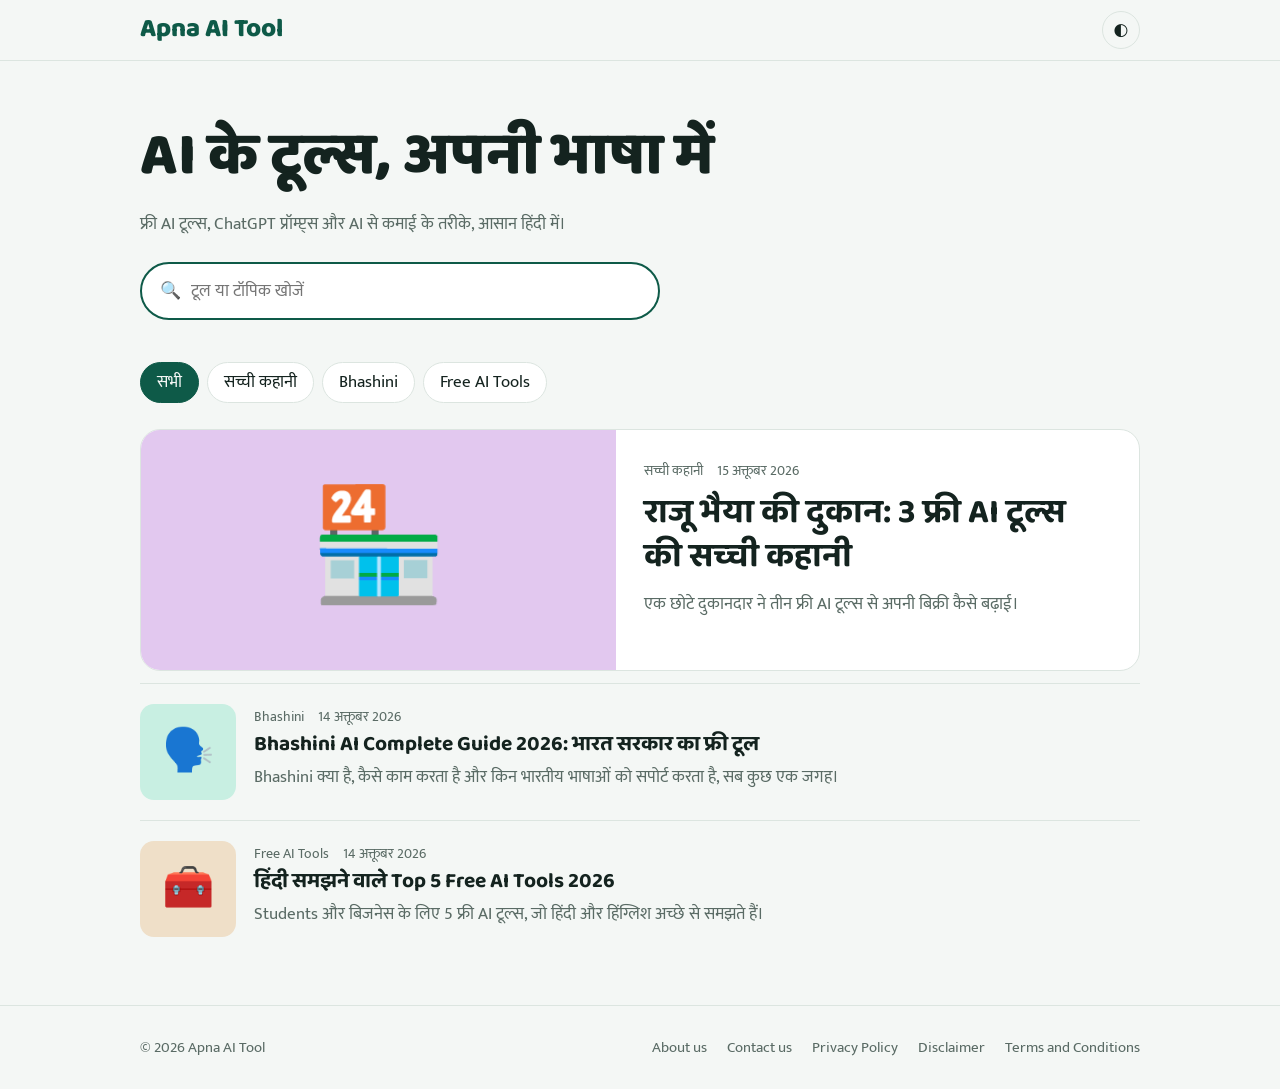
==== index.html @ 58f3ecd1 "Add files via upload" ====
<!doctype html>
<html lang="hi">
<head>
<meta charset="utf-8">
<meta name="viewport" content="width=device-width,initial-scale=1">
<title>Apna AI Tool | AI के टूल्स, अपनी भाषा में</title>
<meta name="description" content="फ्री AI टूल्स, ChatGPT प्रॉम्प्ट्स और AI से कमाई के तरीके, आसान हिंदी में।">
<link rel="preconnect" href="https://fonts.googleapis.com"><link rel="preconnect" href="https://fonts.gstatic.com" crossorigin>
<link href="https://fonts.googleapis.com/css2?family=Baloo+2:wght@700;800&family=Mukta:wght@400;600;700&display=swap" rel="stylesheet">
<link rel="stylesheet" href="style.css">
<script>try{document.documentElement.dataset.theme=localStorage.getItem("theme")||(matchMedia("(prefers-color-scheme:dark)").matches?"dark":"light")}catch(e){}</script>
</head>
<body data-page="home">
<main class="wrap">
<section class="hero">
<h1>AI के टूल्स, अपनी भाषा में</h1>
<p>फ्री AI टूल्स, ChatGPT प्रॉम्प्ट्स और AI से कमाई के तरीके, आसान हिंदी में।</p>
<label class="search"><span aria-hidden="true">🔍</span><input id="q" type="search" placeholder="टूल या टॉपिक खोजें" aria-label="खोजें"></label>
</section>
<div id="chips" class="chips"></div>
<div id="list"></div>
</main>
<script src="posts.js"></script><script src="app.js"></script>
</body>
</html>
---- style.css ----
:root{--bg:#F4F7F5;--ink:#14231F;--mute:#5A6B65;--pri:#0E5A48;--acc:#F2A900;--card:#fff;--line:#DCE5E0;--r:14px}
[data-theme=dark]{--bg:#101A17;--ink:#E8F0EC;--mute:#9DB0A8;--pri:#5FD3AE;--acc:#F2B83A;--card:#18251F;--line:#27382F}
*{box-sizing:border-box}
body{margin:0;background:var(--bg);color:var(--ink);font:17px/1.8 Mukta,"Noto Sans Devanagari",system-ui,sans-serif}
h1,h2,h3,.logo{font-family:"Baloo 2",Mukta,sans-serif;line-height:1.3;margin:0}
a{color:inherit;text-decoration:none}
:focus-visible{outline:3px solid var(--acc);outline-offset:2px}
button{font:inherit;cursor:pointer}
.wrap{max-width:1040px;margin:0 auto;padding:0 20px}
.top{position:sticky;top:0;z-index:5;background:var(--bg);border-bottom:1px solid var(--line)}
.top .wrap{display:flex;align-items:center;justify-content:space-between;height:60px}
.logo{font-size:26px;font-weight:800;color:var(--pri)}
#mode{background:none;border:1px solid var(--line);color:var(--ink);border-radius:50%;width:38px;height:38px}
.hero{padding:56px 0 24px}
.hero h1{font-size:clamp(34px,6vw,60px);font-weight:800;max-width:12em}
.hero p{color:var(--mute);max-width:34em;margin:14px 0 22px}
.search{display:flex;align-items:center;gap:10px;max-width:520px;padding-left:18px;border:2px solid var(--pri);border-radius:999px;background:var(--card)}
.search input{flex:1;min-width:0;border:0;background:none;color:var(--ink);font:inherit;padding:12px 18px 12px 0}
.search input:focus{outline:none}
.search:focus-within{box-shadow:0 0 0 4px color-mix(in srgb,var(--acc) 45%,transparent)}
.chips{display:flex;flex-wrap:wrap;gap:8px;margin:18px 0 26px}
.chip{border:1px solid var(--line);background:var(--card);color:var(--ink);padding:4px 16px;border-radius:999px}
.chip[aria-pressed=true]{background:var(--pri);border-color:var(--pri);color:var(--bg)}
.tile{display:grid;place-items:center;font-size:42px;background:hsl(var(--h) 55% 86%)}
[data-theme=dark] .tile{background:hsl(var(--h) 30% 24%)}
.meta{display:flex;gap:14px;font-size:14px;color:var(--mute)}
.feat{display:grid;grid-template-columns:1fr 1.1fr;border:1px solid var(--line);border-radius:20px;overflow:hidden;background:var(--card);margin-bottom:12px}
.feat .tile{font-size:110px;min-height:240px}
.feat .txt{padding:28px}
.feat h2{font-size:clamp(24px,3.4vw,34px);margin:8px 0 10px}
.row{display:grid;grid-template-columns:96px 1fr;gap:18px;padding:20px 0;border-top:1px solid var(--line)}
.row .tile{height:96px;border-radius:var(--r)}
.row h3{font-size:21px;margin:2px 0 4px}
.row p,.feat p{margin:0;color:var(--mute)}
.row:hover h3,.feat:hover h2{color:var(--pri)}
.empty{color:var(--mute);padding:30px 0}
.art{max-width:700px;margin:0 auto;padding:40px 0}
.art h1{font-size:clamp(28px,5vw,42px);font-weight:800;margin:10px 0}
.body{font-size:19px;line-height:1.95;margin-top:24px}
.body h2{font-size:28px;margin:1.6em 0 .4em;color:var(--pri)}
.body img{max-width:100%;height:auto;border-radius:var(--r)}
.body table{display:block;overflow-x:auto;border-collapse:collapse}
.body td,.body th{border:1px solid var(--line);padding:8px 12px}
.body th{background:var(--pri);color:var(--bg)}
.share{display:inline-block;background:#25D366;color:#06361A;font-weight:700;padding:8px 20px;border-radius:999px;margin-top:24px}
.more{margin-top:44px}
.more h2{font-size:24px;margin-bottom:8px}
footer{border-top:1px solid var(--line);margin-top:48px;padding:28px 0;color:var(--mute);font-size:15px}
footer .wrap,footer nav{display:flex;flex-wrap:wrap;gap:8px 20px}
footer .wrap{justify-content:space-between}
@media(max-width:700px){.feat{grid-template-columns:1fr}.feat .tile{min-height:150px;font-size:72px}.row{grid-template-columns:72px 1fr}.row .tile{height:72px;font-size:32px}}
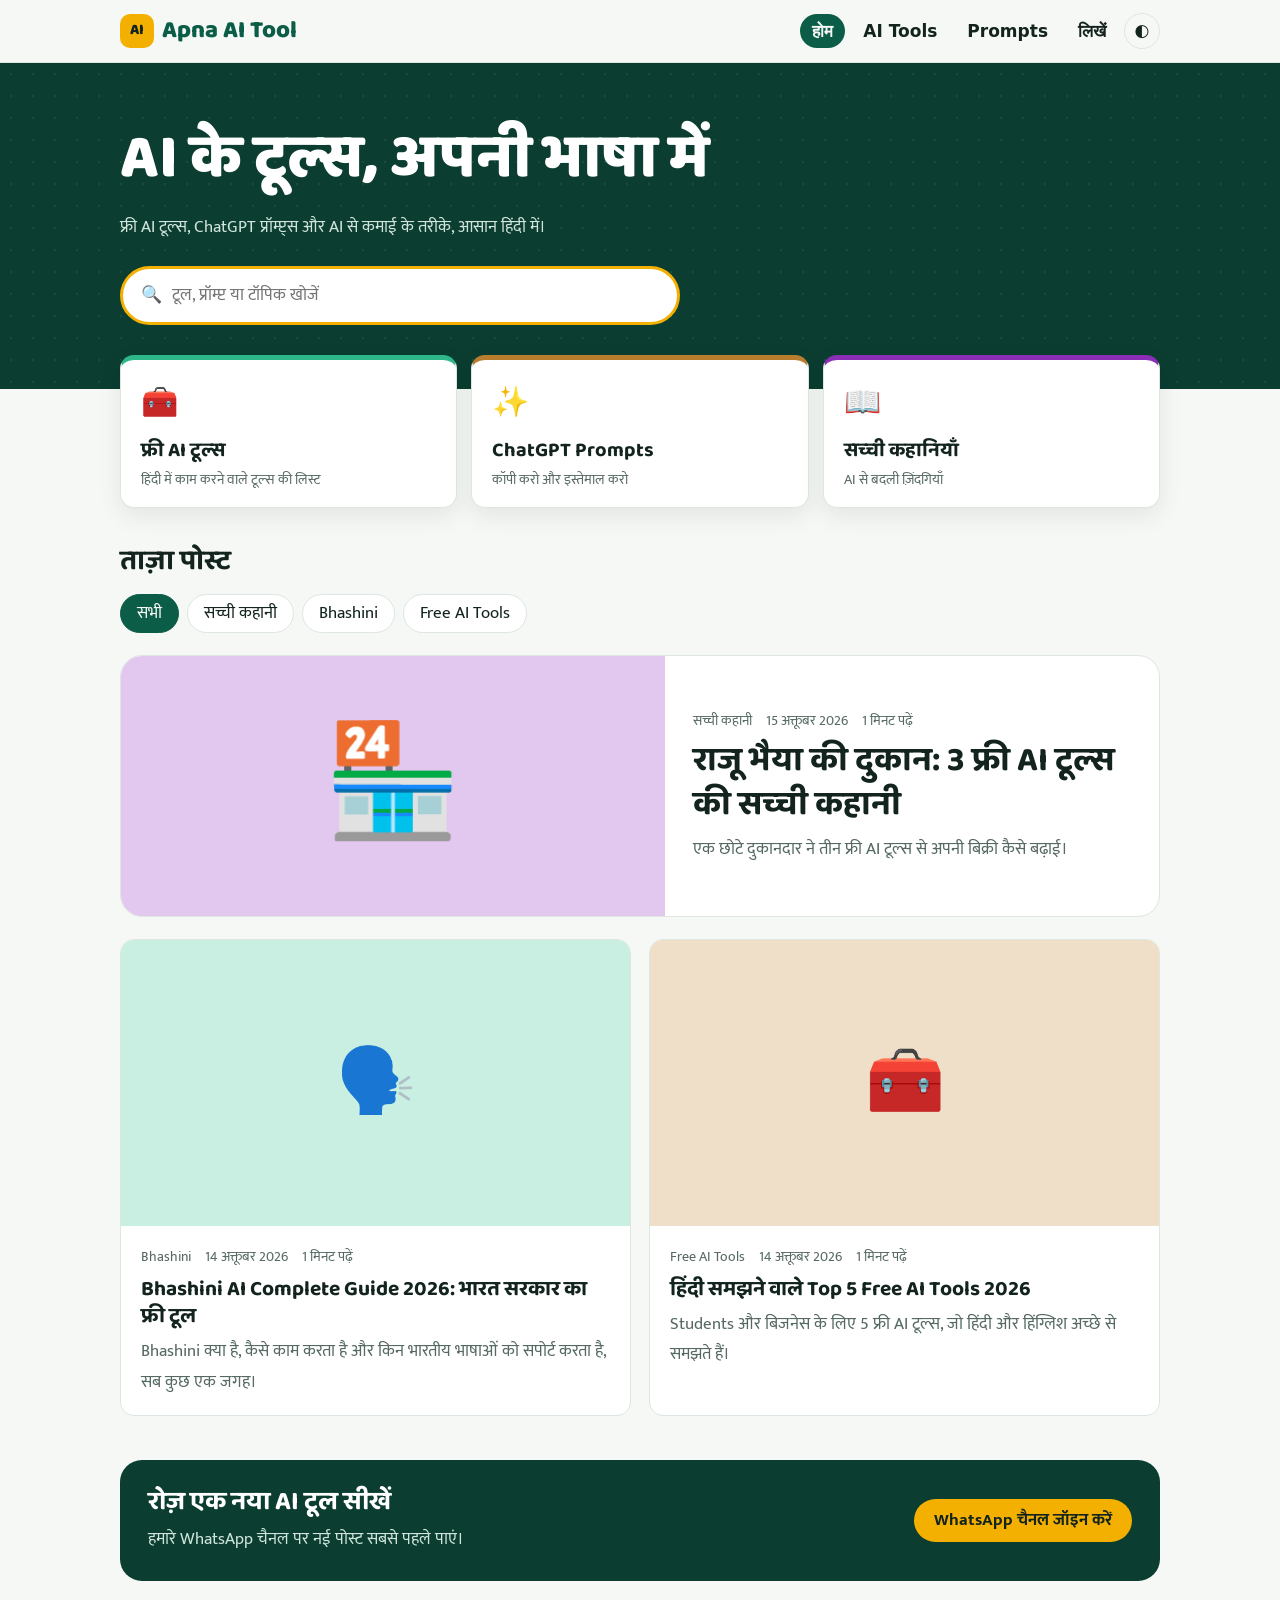
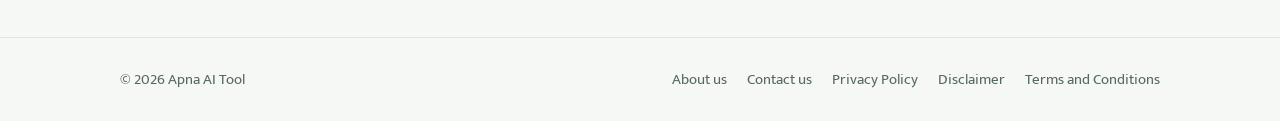
==== commit 6487e273: "Add files via upload" ====
--- a/index.html
+++ b/index.html
@@ -5,20 +5,26 @@
 <meta name="viewport" content="width=device-width,initial-scale=1">
 <title>Apna AI Tool | AI के टूल्स, अपनी भाषा में</title>
 <meta name="description" content="फ्री AI टूल्स, ChatGPT प्रॉम्प्ट्स और AI से कमाई के तरीके, आसान हिंदी में।">
+
 <link rel="preconnect" href="https://fonts.googleapis.com"><link rel="preconnect" href="https://fonts.gstatic.com" crossorigin>
 <link href="https://fonts.googleapis.com/css2?family=Baloo+2:wght@700;800&family=Mukta:wght@400;600;700&display=swap" rel="stylesheet">
 <link rel="stylesheet" href="style.css">
 <script>try{document.documentElement.dataset.theme=localStorage.getItem("theme")||(matchMedia("(prefers-color-scheme:dark)").matches?"dark":"light")}catch(e){}</script>
 </head>
 <body data-page="home">
-<main class="wrap">
-<section class="hero">
+<section class="hero"><div class="wrap">
 <h1>AI के टूल्स, अपनी भाषा में</h1>
 <p>फ्री AI टूल्स, ChatGPT प्रॉम्प्ट्स और AI से कमाई के तरीके, आसान हिंदी में।</p>
-<label class="search"><span aria-hidden="true">🔍</span><input id="q" type="search" placeholder="टूल या टॉपिक खोजें" aria-label="खोजें"></label>
-</section>
-<div id="chips" class="chips"></div>
-<div id="list"></div>
+<label class="search"><span aria-hidden="true">🔍</span><input id="q" type="search" placeholder="टूल, प्रॉम्प्ट या टॉपिक खोजें" aria-label="खोजें"></label>
+</div></section>
+<main class="wrap">
+<div class="doors">
+<a href="tools.html" style="--h:160"><span>🧰</span><b>फ्री AI टूल्स</b><small>हिंदी में काम करने वाले टूल्स की लिस्ट</small></a>
+<a href="prompts.html" style="--h:35"><span>✨</span><b>ChatGPT Prompts</b><small>कॉपी करो और इस्तेमाल करो</small></a>
+<a href="index.html#posts" style="--h:280"><span>📖</span><b>सच्ची कहानियाँ</b><small>AI से बदली ज़िंदगियाँ</small></a>
+</div>
+<h2 id="posts" class="sec">ताज़ा पोस्ट</h2>
+<div id="chips" class="chips"></div><div id="list"></div>
 </main>
 <script src="posts.js"></script><script src="app.js"></script>
 </body>
--- a/style.css
+++ b/style.css
@@ -1,51 +1,99 @@
-:root{--bg:#F4F7F5;--ink:#14231F;--mute:#5A6B65;--pri:#0E5A48;--acc:#F2A900;--card:#fff;--line:#DCE5E0;--r:14px}
-[data-theme=dark]{--bg:#101A17;--ink:#E8F0EC;--mute:#9DB0A8;--pri:#5FD3AE;--acc:#F2B83A;--card:#18251F;--line:#27382F}
+:root{--bg:#F6F8F5;--card:#fff;--ink:#13241E;--mute:#566A62;--pri:#0B5D47;--hero:#0B3D31;--acc:#F4B000;--line:#DDE6E0;--r:14px}
+[data-theme=dark]{--bg:#0E1713;--card:#16231D;--ink:#E9F1ED;--mute:#9AAEA5;--pri:#66D9B3;--hero:#0A2A22;--line:#25372E}
 *{box-sizing:border-box}
+html{scroll-behavior:smooth}
 body{margin:0;background:var(--bg);color:var(--ink);font:17px/1.8 Mukta,"Noto Sans Devanagari",system-ui,sans-serif}
 h1,h2,h3,.logo{font-family:"Baloo 2",Mukta,sans-serif;line-height:1.3;margin:0}
 a{color:inherit;text-decoration:none}
 :focus-visible{outline:3px solid var(--acc);outline-offset:2px}
-button{font:inherit;cursor:pointer}
-.wrap{max-width:1040px;margin:0 auto;padding:0 20px}
-.top{position:sticky;top:0;z-index:5;background:var(--bg);border-bottom:1px solid var(--line)}
-.top .wrap{display:flex;align-items:center;justify-content:space-between;height:60px}
-.logo{font-size:26px;font-weight:800;color:var(--pri)}
-#mode{background:none;border:1px solid var(--line);color:var(--ink);border-radius:50%;width:38px;height:38px}
-.hero{padding:56px 0 24px}
-.hero h1{font-size:clamp(34px,6vw,60px);font-weight:800;max-width:12em}
-.hero p{color:var(--mute);max-width:34em;margin:14px 0 22px}
-.search{display:flex;align-items:center;gap:10px;max-width:520px;padding-left:18px;border:2px solid var(--pri);border-radius:999px;background:var(--card)}
-.search input{flex:1;min-width:0;border:0;background:none;color:var(--ink);font:inherit;padding:12px 18px 12px 0}
+button,input,textarea{font:inherit}
+button{cursor:pointer}
+.wrap{max-width:1080px;margin:0 auto;padding:0 20px}
+#bar{position:fixed;top:0;left:0;height:4px;width:0;background:var(--acc);z-index:20}
+.top{position:sticky;top:0;z-index:10;background:var(--bg);border-bottom:1px solid var(--line)}
+.top .wrap{display:flex;align-items:center;justify-content:space-between;gap:12px;height:62px}
+.logo{display:flex;align-items:center;gap:8px;font-size:24px;font-weight:800;color:var(--pri);white-space:nowrap}
+.mark{display:grid;place-items:center;width:34px;height:34px;border-radius:10px;background:var(--acc);color:#13241E;font-size:15px}
+.top nav{display:flex;align-items:center;gap:6px;overflow-x:auto}
+.top nav a{padding:2px 12px;border-radius:999px;font-weight:600;white-space:nowrap}
+.top nav a:hover,.top nav a[aria-current]{background:var(--pri);color:var(--bg)}
+#mode{flex:none;background:none;border:1px solid var(--line);color:var(--ink);border-radius:50%;width:36px;height:36px}
+.hero{background:var(--hero) radial-gradient(rgba(255,255,255,.07) 1.5px,transparent 1.5px) 0 0/22px 22px;color:#fff;padding:56px 0 64px}
+.hero.small{padding:36px 0 40px}
+.hero h1{font-size:clamp(34px,6vw,62px);font-weight:800;max-width:12em}
+.hero.small h1{font-size:clamp(30px,5vw,44px)}
+.hero p{color:#CFE4DA;max-width:34em;margin:12px 0 24px}
+.search{display:flex;align-items:center;gap:10px;max-width:560px;padding-left:18px;border:3px solid var(--acc);border-radius:999px;background:#fff;color:#13241E}
+.search input{flex:1;min-width:0;border:0;background:none;color:inherit;padding:11px 18px 11px 0}
 .search input:focus{outline:none}
-.search:focus-within{box-shadow:0 0 0 4px color-mix(in srgb,var(--acc) 45%,transparent)}
-.chips{display:flex;flex-wrap:wrap;gap:8px;margin:18px 0 26px}
-.chip{border:1px solid var(--line);background:var(--card);color:var(--ink);padding:4px 16px;border-radius:999px}
+.doors{display:grid;grid-template-columns:repeat(3,1fr);gap:14px;margin:-34px 0 36px;position:relative}
+.doors a{display:grid;gap:2px;padding:16px 20px;background:var(--card);border:1px solid var(--line);border-top:5px solid hsl(var(--h) 60% 45%);border-radius:var(--r);box-shadow:0 8px 24px rgba(0,0,0,.08)}
+.doors span{font-size:30px}
+.doors b{font-family:"Baloo 2",sans-serif;font-size:20px}
+.doors small{color:var(--mute);line-height:1.5}
+.sec{font-size:28px;margin:8px 0 6px}
+.chips{display:flex;flex-wrap:wrap;gap:8px;margin:14px 0 22px}
+.chip{border:1px solid var(--line);background:var(--card);color:var(--ink);padding:3px 16px;border-radius:999px}
 .chip[aria-pressed=true]{background:var(--pri);border-color:var(--pri);color:var(--bg)}
-.tile{display:grid;place-items:center;font-size:42px;background:hsl(var(--h) 55% 86%)}
+.cover{aspect-ratio:16/9;overflow:hidden}
+.cover img{width:100%;height:100%;object-fit:cover;display:block}
+.tile{display:grid;place-items:center;font-size:64px;background:hsl(var(--h) 55% 86%)}
 [data-theme=dark] .tile{background:hsl(var(--h) 30% 24%)}
-.meta{display:flex;gap:14px;font-size:14px;color:var(--mute)}
-.feat{display:grid;grid-template-columns:1fr 1.1fr;border:1px solid var(--line);border-radius:20px;overflow:hidden;background:var(--card);margin-bottom:12px}
-.feat .tile{font-size:110px;min-height:240px}
-.feat .txt{padding:28px}
-.feat h2{font-size:clamp(24px,3.4vw,34px);margin:8px 0 10px}
-.row{display:grid;grid-template-columns:96px 1fr;gap:18px;padding:20px 0;border-top:1px solid var(--line)}
-.row .tile{height:96px;border-radius:var(--r)}
-.row h3{font-size:21px;margin:2px 0 4px}
-.row p,.feat p{margin:0;color:var(--mute)}
-.row:hover h3,.feat:hover h2{color:var(--pri)}
-.empty{color:var(--mute);padding:30px 0}
+.meta{display:flex;flex-wrap:wrap;gap:2px 14px;font-size:14px;color:var(--mute)}
+.card,.feat{display:block;background:var(--card);border:1px solid var(--line);overflow:hidden}
+.card{border-radius:var(--r)}
+.feat{display:grid;grid-template-columns:1.1fr 1fr;border-radius:22px;margin-bottom:22px}
+.feat .cover{aspect-ratio:auto;min-height:260px}
+.feat .tile{font-size:110px}
+.ct{padding:18px 20px}
+.feat .ct{padding:28px;align-self:center}
+.ct h3{margin:6px 0;font-size:21px}
+.feat .ct h3{font-size:clamp(24px,3.4vw,34px)}
+.ct p{margin:0;color:var(--mute)}
+.grid,.tgrid,.pgrid{display:grid;grid-template-columns:repeat(2,1fr);gap:18px}
+.card:hover h3,.feat:hover h3{color:var(--pri)}
+.tool,.pr{display:block;background:var(--card);border:1px solid var(--line);border-radius:var(--r);padding:18px 20px}
+.tool:hover{border-color:var(--pri)}
+.th{display:flex;justify-content:space-between;align-items:center;gap:8px}
+.th b{font-family:"Baloo 2",sans-serif;font-size:21px}
+.badge{font-size:13px;background:var(--acc);color:#13241E;border-radius:999px;padding:0 10px;font-weight:700}
+.tool p{margin:4px 0 8px;color:var(--mute)}
+.pr h3{font-size:20px;margin:2px 0 8px}
+.pr pre{white-space:pre-wrap;font:inherit;font-size:16px;background:var(--bg);border:1px solid var(--line);border-radius:10px;padding:12px 14px;margin:0 0 12px}
+.btn,.copy,.share{display:inline-block;background:var(--pri);color:var(--bg);border:0;border-radius:999px;padding:6px 20px;font-weight:700}
+.share{background:#25D366;color:#06361A}
+.copy.ok{background:#25D366;color:#06361A}
+.empty{color:var(--mute);padding:24px 0}
+.cta{display:flex;flex-wrap:wrap;align-items:center;justify-content:space-between;gap:16px;margin:44px 0 0;padding:26px 28px;border-radius:22px;background:var(--hero);color:#fff}
+.cta h2{font-size:26px}
+.cta p{margin:4px 0 0;color:#CFE4DA}
+.cta .btn{background:var(--acc);color:#13241E}
 .art{max-width:700px;margin:0 auto;padding:40px 0}
-.art h1{font-size:clamp(28px,5vw,42px);font-weight:800;margin:10px 0}
-.body{font-size:19px;line-height:1.95;margin-top:24px}
+.art.wide{max-width:1000px}
+.art h1{font-size:clamp(28px,5vw,44px);font-weight:800;margin:10px 0}
+.art .cover{border-radius:var(--r);margin:18px 0}
+.toc{background:var(--card);border:1px solid var(--line);border-left:5px solid var(--acc);border-radius:var(--r);padding:12px 20px;margin:22px 0}
+.toc b{font-family:"Baloo 2",sans-serif;font-size:19px}
+.toc ol{margin:4px 0 0;padding-left:22px}
+.toc a:hover{color:var(--pri)}
+.body{font-size:19px;line-height:1.95;margin-top:22px}
 .body h2{font-size:28px;margin:1.6em 0 .4em;color:var(--pri)}
+.body h3{font-size:22px;margin:1.4em 0 .3em}
 .body img{max-width:100%;height:auto;border-radius:var(--r)}
+.body a{color:var(--pri);text-decoration:underline}
 .body table{display:block;overflow-x:auto;border-collapse:collapse}
 .body td,.body th{border:1px solid var(--line);padding:8px 12px}
 .body th{background:var(--pri);color:var(--bg)}
-.share{display:inline-block;background:#25D366;color:#06361A;font-weight:700;padding:8px 20px;border-radius:999px;margin-top:24px}
+.acts{display:flex;flex-wrap:wrap;gap:10px;margin-top:26px}
 .more{margin-top:44px}
-.more h2{font-size:24px;margin-bottom:8px}
-footer{border-top:1px solid var(--line);margin-top:48px;padding:28px 0;color:var(--mute);font-size:15px}
+.more h2{font-size:26px;margin-bottom:14px}
+.wgrid{display:grid;grid-template-columns:1fr 1fr;gap:28px}
+form label{display:block;font-weight:600;margin-bottom:12px}
+form input,form textarea,#w-out{width:100%;display:block;margin-top:4px;padding:8px 14px;border:1px solid var(--line);border-radius:10px;background:var(--card);color:var(--ink);font-size:16px}
+#w-out{font-family:monospace;font-size:13px;margin:10px 0}
+.note{color:var(--mute);font-size:15px}
+footer{border-top:1px solid var(--line);margin-top:56px;padding:28px 0;color:var(--mute);font-size:15px}
 footer .wrap,footer nav{display:flex;flex-wrap:wrap;gap:8px 20px}
 footer .wrap{justify-content:space-between}
-@media(max-width:700px){.feat{grid-template-columns:1fr}.feat .tile{min-height:150px;font-size:72px}.row{grid-template-columns:72px 1fr}.row .tile{height:72px;font-size:32px}}
+#up{position:fixed;right:18px;bottom:18px;width:44px;height:44px;border-radius:50%;border:0;background:var(--acc);color:#13241E;font-size:20px;display:none;z-index:9}
+@media(max-width:760px){.doors,.grid,.tgrid,.pgrid,.wgrid,.feat{grid-template-columns:1fr}.feat .cover{min-height:180px}.doors{margin-top:-24px}}
